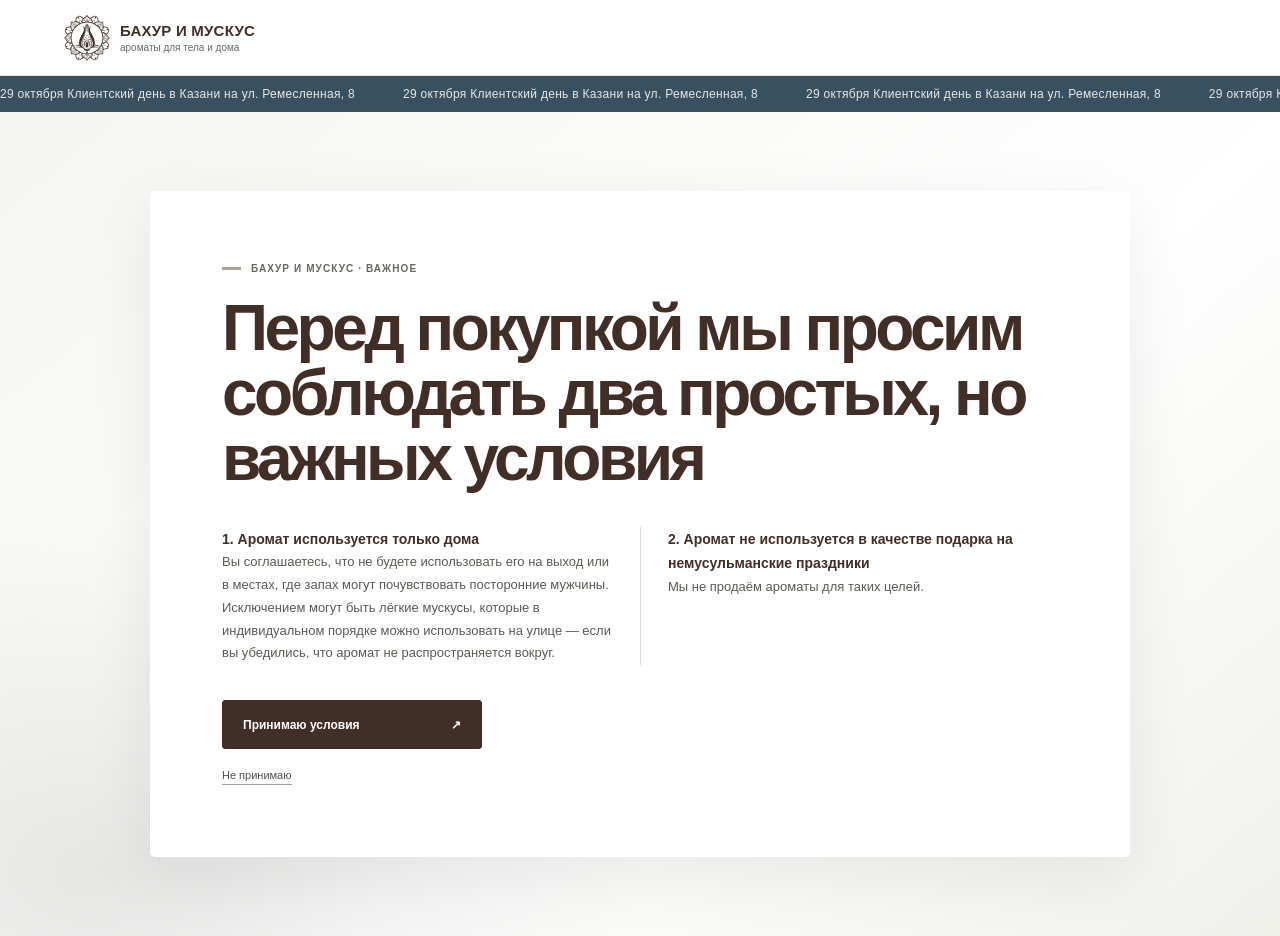
==== index.html @ be25f47a "Add files via upload" ====
<!doctype html>
<html lang="ru">
  <head>
    <meta charset="utf-8">
    <meta name="viewport" content="width=device-width, initial-scale=1">
    <meta name="theme-color" content="#E6E7E5">
    <meta name="description" content="Подберите свой аромат тахара с Bahur.">
    <title>Бахур и мускус — подбор аромата</title>
    <link rel="icon" type="image/svg+xml" href="logo.svg">
    <link rel="stylesheet" href="styles.css">
    <script src="mcatalog/musk-data.js" defer></script>
    <script src="app.js" defer></script>
  </head>
  <body data-step="consent">
    <header class="site-header">
      <a class="brand" href="#" aria-label="Бахур и мускус — на главную">
        <img class="brand-logo" src="logo.svg" alt="">
        <span class="brand-name">бахур и мускус<span>ароматы для тела и дома</span></span>
      </a>

      <div class="header-actions">
        <button class="cart-button" id="cart-open" type="button" aria-label="Открыть корзину">
          <span>Корзина</span>
          <span class="cart-count" id="cart-count">0</span>
        </button>
      </div>
    </header>
    <div class="announcement-bar" role="status" aria-label="29 октября клиентский день в Казани, улица Ремесленная, 8">
      <div class="announcement-track" aria-hidden="true"><span>29 октября Клиентский день в Казани на ул. Ремесленная, 8</span></div>
    </div>

    <main class="journey" id="journey">
      <section class="consent-screen flow-screen" id="consent-screen" aria-labelledby="consent-title">
        <div class="consent-panel">
          <p class="eyebrow"><span class="eyebrow-line"></span> бахур и мускус · важное</p>
          <h1 id="consent-title">Перед покупкой мы просим соблюдать два простых, но важных условия</h1>
          <div class="consent-copy">
            <p><strong>1. Аромат используется только дома</strong><br>Вы соглашаетесь, что не будете использовать его на выход или в местах, где запах могут почувствовать посторонние мужчины. Исключением могут быть лёгкие мускусы, которые в индивидуальном порядке можно использовать на улице — если вы убедились, что аромат не распространяется вокруг.</p>
            <p><strong>2. Аромат не используется в качестве подарка на немусульманские праздники</strong><br>Мы не продаём ароматы для таких целей.</p>
          </div>
          <button class="primary-button consent-accept" id="accept-consent" type="button">Принимаю условия <span>↗</span></button>
          <button class="consent-decline" id="decline-consent" type="button">Не принимаю</button>
        </div>
      </section>

      <section class="declined-screen flow-screen is-hidden" id="declined-screen" aria-live="polite">
        <div class="declined-copy"><p>Пока мы не можем открыть для тебя мир ароматов. Ты можешь вернуться и принять условия в любое время</p><button class="primary-button" id="retry-consent" type="button">Посмотреть условия ещё раз <span>↗</span></button></div>
      </section>

      <section class="welcome-screen flow-screen is-hidden" id="welcome-screen" aria-labelledby="welcome-title">
        <div class="welcome-copy">
          <p class="eyebrow"><span class="eyebrow-line"></span> шаг 01 · знакомство</p>
          <h1 id="welcome-title">Для кого ищем аромат?</h1>
          <p class="welcome-text">Ответь на пару вопросов — и мы подберём тебе мускус.</p>
          <div class="gender-options" aria-label="Выберите пол">
            <button class="gender-card" type="button" data-gender="Женский"><span class="gender-title">Женский</span><span class="gender-arrow">↗</span></button>
            <button class="gender-card" type="button" data-gender="Мужской"><span class="gender-title">Мужской</span><span class="gender-arrow">↗</span></button>
          </div>
          <p class="privacy-note">Выбор можно изменить в любой момент</p>
        </div>
      </section>

      <section class="quiz-screen flow-screen is-hidden" id="quiz-screen" aria-labelledby="quiz-title">
        <div class="quiz-heading">
          <div>
            <p class="eyebrow"><span class="eyebrow-line"></span> шаг 02 · твои предпочтения</p>
            <h2 id="quiz-title">Какие ароматы<br>тебе близки?</h2>
          </div>
          <button class="change-gender" id="change-gender" type="button">← Назад</button>
        </div>
        <div class="quiz-controls">
          <p>Выбери три семейства <span id="selection-count">Выбрано 0 из 3</span></p>
          <label class="toggle-control">
            <span class="toggle-copy"><strong>Для новичков</strong><small>Только мягкие и понятные ароматы</small></span>
            <input type="checkbox" id="beginner-toggle">
            <span class="toggle-ui" aria-hidden="true"></span>
          </label>
        </div>
        <div class="scent-wheel" id="scent-wheel" aria-label="Выберите три направления ароматов">
          <button class="scent-choice scent-clean" data-scent="Ароматы чистоты" type="button"><span>Ароматы<br>чистоты</span><i>01</i></button>
          <button class="scent-choice scent-sweet" data-scent="Сладкие" type="button"><span>Сладкие</span><i>02</i></button>
          <button class="scent-choice scent-floral" data-scent="Цветочные" type="button"><span>Цветочные</span><i>03</i></button>
          <button class="scent-choice scent-fruity" data-scent="Фруктовые" type="button"><span>Фруктовые</span><i>04</i></button>
          <div class="wheel-center"><span class="center-flower">✳</span><span>выбери<br>своё</span></div>
          <button class="scent-choice scent-citrus" data-scent="Цитрусовые" type="button"><span>Цитрусовые</span><i>05</i></button>
          <button class="scent-choice scent-green" data-scent="Свежие зелёные" type="button"><span>Свежие<br>зелёные</span><i>06</i></button>
          <button class="scent-choice scent-woody" data-scent="Древесные" type="button"><span>Древесные</span><i>07</i></button>
          <button class="scent-choice scent-oriental" data-scent="Восточные" type="button"><span>Восточные</span><i>08</i></button>
        </div>
        <div class="quiz-bottom">
          <p>Не думай долго — выбирай то, что откликается.</p>
          <button class="primary-button" id="show-results" type="button" disabled>Показать мою подборку <span>↗</span></button>
        </div>
      </section>

      <section class="results-section flow-screen is-hidden" id="results" aria-labelledby="results-title">
        <div class="section-heading">
          <div>
            <p class="eyebrow"><span class="eyebrow-line"></span> создано для тебя</p>
            <h2 id="results-title">Твоя подборка</h2>
          </div>
          <button class="text-button" id="edit-preferences" type="button">Изменить предпочтения ↗</button>
        </div>
        <p class="results-description" id="results-description"></p>
        <div class="product-grid" id="recommendations"></div>
        <div class="empty-state is-hidden" id="empty-state">
          <span>✳</span>
          <h3>Пока не нашли точное совпадение</h3>
          <p>Попробуй изменить предпочтения или посмотри все ароматы в каталоге.</p>
          <a class="primary-button" href="catalog/index.html">Перейти в каталог <span>↗</span></a>
        </div>
      </section>
    </main>

    <dialog class="site-modal info-modal" id="about-modal">
      <section class="about-section" id="about">
        <span class="about-star">✳</span>
        <p class="eyebrow">о наших ароматах</p>
        <h2>Близко к коже.<br><em>Близко к тебе.</em></h2>
        <p>Мускус тахара — это личный ароматный ритуал. Несколько капель на коже, и день становится чуточку твоим. Найди своё звучание среди нашей коллекции.</p>
      </section>
      <button class="modal-close" type="button" aria-label="Закрыть окно">×</button>
    </dialog>

    <dialog class="site-modal contacts-modal" id="contacts-modal" aria-label="Контакты">
      <button class="modal-close" type="button" aria-label="Закрыть окно">×</button>
      <div class="contacts-content">
        <h2>Контакты</h2>
        <a href="https://t.me/bahur_kazan_help" target="_blank" rel="noreferrer">Написать нам ↗</a>
        <a href="https://t.me/bahur_kazan" target="_blank" rel="noreferrer">Телеграм-канал ↗</a>
        <a href="https://vk.ru/bahur_kazan" target="_blank" rel="noreferrer">ВКонтакте ↗</a>
        <a href="https://www.instagram.com/bahur.musk/" target="_blank" rel="noreferrer">Instagram* ↗</a>
        <p class="contacts-legal">* Meta Platforms Inc. признана экстремистской организацией, её деятельность запрещена на территории РФ.</p>
        <p class="contacts-legal contacts-copyright">© 2026 bahurmusk.ru<br>Сайт носит информационный характер и не является публичной офертой.</p>
      </div>
    </dialog>

    <nav class="bottom-nav" aria-label="Нижняя навигация">
      <button type="button" id="home-nav" aria-label="На главную">
        <svg class="nav-icon nav-home" viewBox="0 0 24 24" aria-hidden="true"><path d="m3.5 10.5 8.5-7 8.5 7v10h-6v-6h-5v6h-6z" fill="none" stroke="currentColor" stroke-linecap="round" stroke-linejoin="round" stroke-width="1.7"/></svg>
        <span>На главную</span>
      </button>
      <a href="faq/index.html" aria-label="Справочник"><span class="nav-icon nav-faq" aria-hidden="true">?</span><span>Справочник</span></a>
      <a href="catalog/index.html" aria-label="Каталог"><span class="nav-icon nav-grid" aria-hidden="true"><i></i><i></i><i></i><i></i></span><span>Каталог</span></a>
      <a href="offers/index.html" aria-label="Акции"><svg class="nav-icon nav-gift" viewBox="0 0 24 24" aria-hidden="true"><path d="M3 10h18v11H3zM2 6h20v4H2zM12 6v15M12 6H7.8a2.3 2.3 0 1 1 2.1-3.2C11.2 4.4 12 6 12 6Zm0 0h4.2a2.3 2.3 0 1 0-2.1-3.2C12.8 4.4 12 6 12 6Z" fill="none" stroke="currentColor" stroke-width="1.5" stroke-linecap="round" stroke-linejoin="round"/></svg><span>Акции</span></a>
      <button type="button" data-modal-open="contacts-modal" aria-label="Контакты"><span class="nav-icon nav-message" aria-hidden="true">···</span><span>Контакты</span></button>
    </nav>

    <div class="drawer-backdrop" id="drawer-backdrop"></div>
    <aside class="cart-drawer" id="cart-drawer" aria-label="Корзина" aria-hidden="true">
      <div class="drawer-heading">
        <div><p class="eyebrow">твой выбор</p><h2>Корзина <span id="drawer-count">0</span></h2></div>
        <button class="close-drawer" id="cart-close" type="button" aria-label="Закрыть корзину">×</button>
      </div>
      <div class="cart-items" id="cart-items"></div>
      <div class="cart-summary" id="cart-summary">
        <div><span>Итого</span><strong id="cart-total">0 ₽</strong></div>
        <a class="primary-button checkout-button" href="https://t.me/bahur_kazan_help" target="_blank" rel="noreferrer">Оформить заказ <span>↗</span></a>
        <p class="checkout-note">Для оформления заказа сделайте скрин корзины, нажмите <strong>Оформить заказ</strong> и пришлите нам в Telegram</p>
      </div>
    </aside>

    <template id="product-template">
      <article class="product-card">
        <div class="product-image-wrap">
          <img class="product-image" alt="" loading="lazy">
          <div class="product-stickers is-hidden" aria-label="Плашки товара"></div>
        </div>
        <div class="product-content">
          <div class="product-topline"><span class="product-gender"></span></div>
          <h3 class="product-name"></h3>
          <p class="product-description"></p>
          <div class="product-buy">
            <label class="size-select-label">Объём
              <select class="size-select" aria-label="Выберите объём"></select>
            </label>
            <button class="add-to-cart" type="button" aria-label="Добавить в корзину">+</button>
          </div>
          <p class="product-price"></p>
        </div>
      </article>
    </template>

    <div class="toast" id="toast" role="status" aria-live="polite"></div>
  </body>
</html>
---- styles.css ----
@font-face {
  font-family: "Bahur Trajan";
  src: url("shrift/Trajan.ttf") format("truetype");
  font-display: swap;
}
@font-face {
  font-family: "Bahur Alistair";
  src: url("shrift/Alistair.otf") format("opentype");
  font-display: swap;
}
@font-face {
  font-family: "Bahur Inter";
  src: url("shrift/Inter.otf") format("opentype");
  font-display: swap;
}

:root {
  color-scheme: light;
  --paper: #f5f5f2;
  --ink: #412E27;
  --cream: #f5f5f2;
  --pale: #fff;
  --muted: #686861;
  --line: rgba(23, 23, 21, .16);
  --serif: "Bahur Inter", Arial, sans-serif;
  --accent: "Bahur Alistair", Georgia, serif;
  --sans: "Bahur Inter", Arial, sans-serif;
  --signal: #ACA495;
}

* { box-sizing: border-box; }
html { scroll-behavior: smooth; scroll-padding-top: 90px; }
body { margin: 0; background: var(--paper); color: var(--ink); font-family: var(--sans); }
button, select { font: inherit; color: inherit; }
button, a { -webkit-tap-highlight-color: transparent; }
a { color: inherit; text-decoration: none; }
button { cursor: pointer; }
.is-hidden { display: none !important; }

.site-header {
  height: 82px; padding: 0 6.4%; display: flex; align-items: center; justify-content: space-between;
  position: sticky; top: 0; z-index: 20; border-bottom: 1px solid rgba(65,46,39,.16);
  background: rgba(172,164,149,.96); backdrop-filter: blur(12px);
}
.brand { display: inline-flex; align-items: center; gap: 11px; }
.brand-logo { width: 46px; height: 46px; display: block; object-fit: contain; }
.brand-mark { font: italic 42px/.8 var(--serif); letter-spacing: -5px; }
.brand-name { display: flex; flex-direction: column; font: 500 19px/1 var(--serif); letter-spacing: .12em; text-transform: uppercase; }
.brand-name > span { margin-top: 5px; font: 8px/1 var(--accent); letter-spacing: .04em; text-transform: lowercase; }
.desktop-nav { display: flex; gap: 42px; margin-left: 8%; }
.desktop-nav a, .desktop-nav button { font-size: 12px; transition: opacity .2s; }
.desktop-nav button { padding: 0; border: 0; background: none; text-align: left; }
.desktop-nav a:hover, .desktop-nav button:hover { opacity: .55; }
.header-actions { display: flex; align-items: center; gap: 16px; }
.cart-button { border: 0; background: none; display: flex; align-items: center; gap: 11px; font-size: 12px; }
.cart-count { width: 25px; height: 25px; border: 1px solid var(--ink); border-radius: 50%; display: grid; place-items: center; font-size: 11px; }
.announcement-bar { height: 36px; overflow: hidden; display: flex; align-items: center; background: #395060; color: #E6E7E5; }
.announcement-track { width: max-content; display: flex; flex: 0 0 auto; animation: announcement-scroll 28s linear infinite; }
.announcement-track span { flex: 0 0 auto; padding-right: 48px; font: 500 12px/1 var(--sans); letter-spacing: .025em; white-space: nowrap; }
.announcement-bar:hover .announcement-track { animation-play-state: paused; }
@keyframes announcement-scroll {
  from { transform: translateX(0); }
  to { transform: translateX(-50%); }
}
.welcome-screen {
  min-height: calc(100svh - 82px);
  padding: 60px 8%;
  display: grid;
  place-items: center;
  position: relative;
  isolation: isolate;
  background: #62564c url("back.jpg") center 47%/cover no-repeat;
}
.welcome-screen::before { content: ""; position: absolute; inset: 0; z-index: -1; background: rgba(25,20,17,.42); }
.welcome-copy { width: min(100%, 660px); max-width: none; text-align: center; color: #f5f2ed; }
.eyebrow { margin: 0 0 22px; display: flex; align-items: center; gap: 10px; font-size: 9px; font-weight: 600; letter-spacing: .18em; text-transform: uppercase; }
.eyebrow-line { width: 25px; height: 1px; background: currentColor; display: inline-block; }
h1, h2, h3, p { margin-top: 0; }
h1, h2, h3 { text-transform: uppercase; }
h1, h2 { font: 400 clamp(42px, 5.5vw, 76px)/1.2 var(--serif); letter-spacing: .015em; }
h1 em, h2 em { font-weight: 400; }
.welcome-text { max-width: 470px; margin: 20px auto 35px; color: inherit; font-size: 15px; line-height: 1.8; }
.gender-options { width: min(100%, 440px); margin: 0 auto; display: grid; grid-template-columns: 1fr 1fr; gap: 14px; }
.gender-card { min-height: 76px; text-align: center; padding: 16px 18px; border: 1px solid rgba(245,242,237,.8); background: rgba(230,231,229,.13); color: #f5f2ed; position: relative; transition: background .25s, color .25s, transform .25s; }
.gender-card:hover { background: var(--cream); color: var(--ink); transform: translateY(-3px); }
.gender-title { display: block; margin: 0; font: 20px var(--accent); text-transform: lowercase; }
.privacy-note { margin: 18px 0 0; font: 17px var(--accent); text-transform: lowercase; opacity: .88; }

.quiz-screen { padding: 66px 8% 70px; background: #b9b1a3; }
.quiz-heading, .section-heading { display: flex; align-items: end; justify-content: space-between; gap: 24px; }
.quiz-heading h2, .section-heading h2 { font-size: clamp(40px, 5vw, 65px); margin: 0; }
.change-gender, .text-button { padding: 0 0 7px; border: 0; border-bottom: 1px solid var(--ink); background: none; font-size: 11px; }
.quiz-controls { display: flex; align-items: center; justify-content: space-between; margin: 32px 0 22px; }
.quiz-controls > p { margin: 0; font-size: 12px; }
#selection-count { margin-left: 14px; font-size: 10px; opacity: .65; }
.toggle-control { display: flex; align-items: center; gap: 16px; cursor: pointer; }
.toggle-copy { display: flex; flex-direction: column; gap: 4px; }
.toggle-copy strong { font-size: 11px; font-weight: 500; }
.toggle-copy small { font-size: 9px; opacity: .68; }
.toggle-control input { position: absolute; opacity: 0; width: 1px; height: 1px; }
.toggle-ui { width: 42px; height: 23px; padding: 3px; background: rgba(65,46,39,.25); border: 1px solid rgba(65,46,39,.45); border-radius: 20px; transition: background .2s; }
.toggle-ui::after { content: ""; display: block; width: 15px; height: 15px; background: var(--pale); border-radius: 50%; transition: transform .2s; }
.toggle-control input:checked + .toggle-ui { background: var(--ink); }
.toggle-control input:checked + .toggle-ui::after { transform: translateX(18px); }
.toggle-control input:focus-visible + .toggle-ui { outline: 2px solid var(--ink); outline-offset: 3px; }

.scent-wheel { width: min(100%, 920px); margin: 0 auto; display: grid; grid-template-columns: repeat(3, 1fr); grid-template-rows: repeat(3, clamp(115px, 16vw, 190px)); gap: 10px; grid-template-areas: "clean sweet floral" "fruity center citrus" "green woody oriental"; }
.scent-choice { border: 0; padding: 18px; color: #f6f1e8; position: relative; overflow: hidden; isolation: isolate; text-align: left; display: flex; align-items: end; transition: transform .25s, outline .2s; }
.scent-choice::before { content: ""; position: absolute; inset: 0; z-index: -2; background-position: center; background-size: cover; transition: transform .5s; }
.scent-choice::after { content: ""; position: absolute; inset: 0; z-index: -1; background: linear-gradient(180deg, rgba(29,25,20,.05) 5%, rgba(29,25,20,.67) 100%); }
.scent-choice:hover::before { transform: scale(1.06); }
.scent-choice:hover { transform: translateY(-3px); }
.scent-choice[aria-pressed="true"] { outline: 3px solid var(--ink); outline-offset: -5px; }
.scent-choice[aria-pressed="true"]::after { background: linear-gradient(180deg, rgba(29,25,20,.15), rgba(29,25,20,.77)); }
.scent-choice span { font: 22px/1.12 var(--serif); }
.scent-choice i { position: absolute; top: 14px; right: 15px; font: normal 9px var(--sans); letter-spacing: .1em; }
.scent-clean { grid-area: clean; } .scent-sweet { grid-area: sweet; } .scent-floral { grid-area: floral; }
.scent-fruity { grid-area: fruity; } .scent-citrus { grid-area: citrus; } .scent-green { grid-area: green; }
.scent-woody { grid-area: woody; } .scent-oriental { grid-area: oriental; }
.scent-clean::before { background-image: url("background/clean.jpg"); }
.scent-sweet::before { background-image: url("background/swite.jpg"); }
.scent-floral::before { background-image: url("background/flower.jpg"); }
.scent-fruity::before { background-image: url("background/fruit.jpg"); }
.scent-citrus::before { background-image: url("background/citrus.jpg"); }
.scent-green::before { background-image: url("background/nature.jpg"); }
.scent-woody::before { background-image: url("background/tree.jpg"); }
.scent-oriental::before { background-image: url("background/vostok.jpg"); }
.wheel-center { grid-area: center; align-self: center; justify-self: center; width: 123px; aspect-ratio: 1; display: flex; flex-direction: column; align-items: center; justify-content: center; border: 1px solid rgba(65,46,39,.4); border-radius: 50%; text-align: center; font: 17px/1.2 var(--serif); }
.center-flower { font-size: 27px; margin-bottom: 6px; }
.quiz-bottom { width: min(100%, 920px); margin: 24px auto 0; display: flex; align-items: center; justify-content: space-between; gap: 20px; }
.quiz-bottom p { margin: 0; font-size: 11px; }
.primary-button { display: inline-flex; align-items: center; justify-content: space-between; gap: 26px; padding: 15px 19px; border: 1px solid var(--ink); background: var(--ink); color: var(--pale); font-size: 11px; transition: background .2s, color .2s; }
.primary-button:hover:not(:disabled) { background: transparent; color: var(--ink); }
.primary-button:disabled { opacity: .42; cursor: not-allowed; }

.results-section, .catalog-section { padding: 90px 8%; }
.results-section { background: var(--pale); }
.results-section .section-heading, .catalog-section .section-heading { margin-bottom: 14px; }
.results-description { margin: 0 0 28px; font-size: 11px; color: var(--muted); }
.catalog-section { background: var(--paper); }
.catalog-count { font: 14px var(--serif); opacity: .7; }
.product-grid { display: grid; grid-template-columns: repeat(3, minmax(0, 1fr)); gap: 23px; }
.product-card { background: #e7e1d6; min-width: 0; }
.product-image-wrap { height: clamp(225px, 31vw, 385px); position: relative; overflow: hidden; background: #c5bcaf; }
.product-image { width: 100%; height: 100%; object-fit: cover; display: block; mix-blend-mode: multiply; transition: transform .55s; }
.product-card:hover .product-image { transform: scale(1.035); }
.product-content { padding: 18px 18px 17px; }
.product-topline { min-height: 16px; display: flex; align-items: center; justify-content: space-between; gap: 7px; }
.product-gender { font-size: 9px; text-transform: uppercase; letter-spacing: .1em; opacity: .67; }
.beginner-badge { padding: 4px 6px; background: rgba(65,46,39,.1); font-size: 8px; text-transform: uppercase; letter-spacing: .05em; }
.product-name { margin: 7px 0 8px; font: 25px var(--serif); }
.product-description { height: 69px; margin: 0 0 11px; overflow: hidden; color: #6a5e54; font-size: 10px; line-height: 1.65; }
.product-tags { display: flex; flex-wrap: wrap; gap: 5px; min-height: 25px; }
.product-tag { padding: 5px 7px; border: 1px solid rgba(65,46,39,.24); font-size: 8px; }
.product-buy { display: flex; align-items: end; gap: 10px; margin-top: 15px; }
.size-select-label { flex: 1; font-size: 8px; opacity: .65; text-transform: uppercase; letter-spacing: .07em; }
.size-select { display: block; width: 100%; margin-top: 5px; padding: 8px 9px; border: 1px solid rgba(65,46,39,.35); background: transparent; font-size: 11px; opacity: 1; }
.add-to-cart { width: 36px; height: 36px; border: 1px solid var(--ink); background: transparent; font-size: 20px; transition: background .2s, color .2s; }
.add-to-cart:hover { background: var(--ink); color: var(--pale); }
.product-price { margin: 9px 0 0; font-size: 12px; font-weight: 600; }
.empty-state { padding: 55px 15px; text-align: center; }
.empty-state > span { font-size: 35px; }
.empty-state h3 { margin: 13px 0 8px; font: 27px var(--serif); }
.empty-state p { font-size: 12px; }

.about-section { padding: 95px 20px 100px; background: #8d8274; text-align: center; }
.about-star { display: block; margin-bottom: 25px; font-size: 36px; }
.about-section .eyebrow { justify-content: center; }
.about-section h2 { margin-bottom: 22px; font-size: clamp(44px, 6vw, 70px); }
.about-section > p:last-child { width: min(100%, 430px); margin: 0 auto; font-size: 12px; line-height: 1.8; }
.site-footer { padding: 53px 8% 35px; display: grid; grid-template-columns: 1fr 1fr auto; gap: 30px; align-items: start; background: #75685b; color: var(--pale); }
.footer-brand > p { margin: 20px 0 0; font-size: 10px; opacity: .7; }
.site-footer .brand-name { color: var(--pale); }
.site-footer .brand-mark { color: var(--pale); }
.footer-links { display: flex; flex-direction: column; align-items: start; gap: 10px; }
.footer-links h3 { margin: 0 0 5px; font: 22px var(--serif); }
.footer-links a { font-size: 10px; }
.footer-links small { max-width: 290px; margin-top: 4px; opacity: .67; font-size: 8px; line-height: 1.5; }
.footer-copyright { padding-top: 5px; font-size: 8px; letter-spacing: .15em; }

.drawer-backdrop { position: fixed; inset: 0; z-index: 29; background: rgba(34,27,24,.36); opacity: 0; visibility: hidden; transition: opacity .25s, visibility .25s; }
.cart-drawer { width: min(440px, 100%); height: 100dvh; padding: 28px; position: fixed; z-index: 30; top: 0; right: 0; display: flex; flex-direction: column; background: var(--pale); transform: translateX(100%); transition: transform .28s ease; }
.cart-open .drawer-backdrop { opacity: 1; visibility: visible; }
.cart-open .cart-drawer { transform: translateX(0); }
.drawer-heading { display: flex; align-items: start; justify-content: space-between; border-bottom: 1px solid var(--line); padding-bottom: 18px; }
.drawer-heading .eyebrow { margin-bottom: 8px; }
.drawer-heading h2 { margin: 0; font-size: 37px; }
.drawer-heading h2 span { font: 13px var(--sans); vertical-align: middle; }
.close-drawer { width: 36px; height: 36px; border: 1px solid var(--line); border-radius: 50%; background: none; font-size: 24px; }
.cart-items { flex: 1; overflow-y: auto; padding: 10px 0; }
.cart-line { display: grid; grid-template-columns: 66px 1fr auto; gap: 12px; padding: 14px 0; border-bottom: 1px solid var(--line); }
.cart-line img { width: 66px; height: 76px; object-fit: cover; mix-blend-mode: multiply; }
.cart-line h3 { margin: 3px 0 5px; font: 19px var(--serif); }
.cart-line p { margin: 0; font-size: 10px; opacity: .7; }
.cart-line strong { font-size: 11px; }
.cart-line { grid-template-columns: 66px minmax(0, 1fr) auto; grid-template-areas: "image details price" "image quantity quantity"; align-items: center; }
.cart-line img { grid-area: image; }
.cart-line > div:nth-child(2) { grid-area: details; }
.cart-line > strong { grid-area: price; }
.cart-quantity { grid-area: quantity; width: fit-content; display: inline-flex; align-items: center; border: 1px solid #d9d9d3; border-radius: 3px; }
.cart-quantity button { width: 30px; height: 28px; border: 0; background: transparent; font-size: 17px; }
.cart-quantity button:hover { background: var(--signal); }
.cart-quantity span { min-width: 26px; text-align: center; font-size: 11px; font-weight: 600; }
.cart-empty { margin: auto 0; text-align: center; font: 24px var(--serif); }
.cart-summary { padding-top: 17px; border-top: 1px solid var(--line); }
.cart-summary > div { display: flex; justify-content: space-between; font-size: 13px; margin-bottom: 15px; }
.checkout-button { width: 100%; }
.cart-summary > p { margin: 10px 0 0; font-size: 9px; text-align: center; opacity: .67; }
.toast { position: fixed; z-index: 40; bottom: 25px; left: 50%; transform: translate(-50%, 15px); padding: 12px 18px; background: var(--ink); color: var(--pale); font-size: 11px; opacity: 0; pointer-events: none; transition: opacity .2s, transform .2s; }
.toast.visible { opacity: 1; transform: translate(-50%, 0); }

.site-modal {
  width: min(1080px, calc(100% - 32px));
  max-width: none;
  max-height: calc(100dvh - 32px);
  padding: 0;
  overflow: auto;
  border: 0;
  background: transparent;
  color: var(--ink);
}
.site-modal::backdrop { background: rgba(34,27,24,.62); backdrop-filter: blur(3px); }
.modal-close {
  position: sticky;
  top: 14px;
  z-index: 5;
  float: right;
  width: 38px;
  height: 38px;
  margin: 14px 14px -52px 0;
  border: 1px solid rgba(65,46,39,.45);
  border-radius: 50%;
  background: rgba(230,231,229,.9);
  font-size: 24px;
}
.site-modal .quiz-screen, .site-modal .results-section { padding-top: 64px; }
.site-modal .about-section { min-height: 420px; display: flex; flex-direction: column; align-items: center; justify-content: center; }
.site-modal .site-footer { min-height: 330px; align-items: center; }
.catalog-title { margin: 0; font: 400 clamp(42px, 5.5vw, 76px)/1.06 var(--serif); letter-spacing: -.04em; }

/* Main journey */
.journey { min-height: calc(100svh - 82px); background: var(--cream); }
.flow-screen { min-height: calc(100svh - 82px); animation: reveal .42s ease both; }
@keyframes reveal { from { opacity: 0; transform: translateY(8px); } to { opacity: 1; transform: translateY(0); } }
.consent-screen { display: grid; place-items: center; padding: 50px 7% 90px; background: radial-gradient(ellipse at 80% 18%, rgba(184,164,141,.22), transparent 40%), var(--cream); }
.consent-panel { width: min(100%, 770px); padding: clamp(25px, 5vw, 58px); background: rgba(247,247,244,.68); border: 1px solid rgba(65,46,39,.12); box-shadow: 0 24px 80px rgba(65,46,39,.08); }
.consent-panel .eyebrow { color: var(--muted); }
.consent-panel h1 { max-width: 650px; margin: 0 0 26px; font-size: clamp(34px, 5vw, 58px); line-height: 1.15; }
.consent-copy { display: grid; gap: 18px; max-width: 640px; margin-bottom: 29px; }
.consent-copy p { margin: 0; color: #65574f; font: 13px/1.8 var(--sans); }
.consent-copy strong { color: var(--ink); font-weight: 600; }
.consent-accept { min-width: 250px; }
.consent-decline { display: block; margin-top: 18px; padding: 0 0 3px; border: 0; border-bottom: 1px solid rgba(65,46,39,.5); background: none; font-size: 11px; }
.declined-screen { position: relative; display: grid; place-items: center; padding: 40px 8%; overflow: hidden; background: #11100f; color: var(--cream); }
.declined-screen::before { content: ""; position: absolute; inset: 0; background: #f5e7c3; opacity: 0; animation: tv-shutdown 1.1s ease-in forwards; }
@keyframes tv-shutdown { 0% { opacity: 0; transform: scaleY(1); } 45% { opacity: .85; transform: scaleY(.012); box-shadow: 0 0 35px 12px #fff0bf; } 74% { opacity: .95; transform: scaleY(.004); box-shadow: 0 0 18px 6px #fff0bf; } 100% { opacity: 0; transform: scaleY(0); } }
.declined-copy { width: min(100%, 430px); position: relative; z-index: 1; text-align: center; opacity: 0; animation: copy-in .45s ease 1.05s forwards; }
@keyframes copy-in { to { opacity: 1; } }
.declined-copy p { margin: 20px 0 25px; font: 22px/1.55 var(--serif); }
.declined-copy .primary-button { color: var(--cream); border-color: rgba(230,231,229,.65); background: transparent; }
.welcome-screen { min-height: calc(100svh - 82px); background: #d2d0c9 url("back.jpg") center 45%/cover no-repeat; }
.welcome-screen::before { background: rgba(30,24,20,.48); }
.welcome-copy .eyebrow { justify-content: center; }
.welcome-copy h1 { margin-bottom: 0; }
.gender-options { gap: 12px; }
.gender-card { min-height: 82px; display: flex; align-items: center; justify-content: center; }
.gender-arrow { position: absolute; right: 15px; top: 50%; transform: translateY(-50%); font-size: 14px; opacity: .72; }
.quiz-screen { min-height: calc(100svh - 82px); padding-top: clamp(36px, 5vw, 68px); padding-bottom: 90px; background: var(--cream); }
.quiz-heading h2 { text-transform: none; }
.scent-wheel { max-width: 830px; grid-template-rows: repeat(3, clamp(112px, 15vw, 170px)); gap: 12px; }
.scent-choice { align-items: center; justify-content: center; padding: 16px; border-radius: 50%; box-shadow: 0 10px 28px rgba(39,29,23,.1); }
.scent-choice::after { background: rgba(34,26,22,.38); transition: background .25s; }
.scent-choice span { text-align: center; font-size: clamp(15px, 1.8vw, 22px); }
.scent-choice[aria-pressed="true"] { outline: 2px solid var(--cream); outline-offset: -7px; box-shadow: 0 0 0 2px var(--ink), 0 14px 34px rgba(39,29,23,.2); transform: scale(1.035); }
.scent-choice[aria-pressed="true"]::after { background: rgba(34,26,22,.58); }
.wheel-center { background: rgba(230,231,229,.82); box-shadow: 0 8px 30px rgba(39,29,23,.07); }
.quiz-bottom { margin-top: 30px; }
.results-section { min-height: calc(100svh - 82px); padding-bottom: 100px; background: var(--cream); }
.results-section .section-heading h2 { text-transform: none; }
.product-card { box-shadow: 0 12px 35px rgba(65,46,39,.07); }
.product-description { display: -webkit-box; -webkit-line-clamp: 4; -webkit-box-orient: vertical; height: auto; max-height: 69px; }
.empty-state .primary-button { margin: 16px auto 0; width: fit-content; }
.bottom-nav {
  position: fixed;
  z-index: 22;
  left: 0;
  right: 0;
  bottom: 0;
  display: grid;
  grid-template-columns: repeat(4, minmax(0, 1fr));
  padding: 8px 8px calc(8px + env(safe-area-inset-bottom));
  border-top: 1px solid rgba(65,46,39,.13);
  background: rgba(246,247,244,.94);
  backdrop-filter: blur(18px);
}
.bottom-nav a, .bottom-nav button {
  min-height: 48px;
  display: flex;
  flex-direction: column;
  align-items: center;
  justify-content: center;
  gap: 3px;
  border: 0;
  background: none;
  color: var(--ink);
  font: 500 10px/1.2 var(--sans);
  text-align: center;
}
.nav-icon { height: 20px; display: grid; place-items: center; font-size: 20px; line-height: 1; }
.nav-home { width: 20px; fill: none; }
.nav-grid { width: 18px; grid-template-columns: repeat(2, 6px); grid-template-rows: repeat(2, 6px); gap: 2px; }
.nav-grid i { width: 6px; height: 6px; border: 1.3px solid currentColor; border-radius: 1px; }
.nav-spark { font-size: 18px; }
.nav-gift { width: 20px; height: 20px; }
.nav-message { width: 19px; height: 14px; margin-bottom: 3px; border: 1.4px solid currentColor; border-radius: 5px; font-size: 11px; letter-spacing: 1px; line-height: 8px; position: relative; }
.nav-message::after { content: ""; position: absolute; left: 3px; bottom: -4px; width: 5px; height: 5px; border-left: 1.3px solid currentColor; transform: skewY(-35deg); background: var(--cream); }
body:not([data-step="consent"]) { padding-bottom: calc(64px + env(safe-area-inset-bottom)); }
body[data-step="consent"] .desktop-nav, body[data-step="consent"] .header-actions,
body[data-step="consent"] .bottom-nav { display: none !important; }
body[data-step="declined"] .desktop-nav, body[data-step="declined"] .header-actions { display: none !important; }

@media (min-width: 1300px) {
  .welcome-screen { padding-left: max(13%, calc((100% - 1120px) / 2)); padding-right: max(12%, calc((100% - 1120px) / 2)); }
}
@media (max-width: 850px) {
  .site-header { padding: 0 5%; }
  .desktop-nav { gap: 20px; margin-left: 0; }
  .welcome-screen { min-height: calc(100svh - 82px); padding: 54px 7%; }
  .quiz-screen, .results-section, .catalog-section { padding-left: 6%; padding-right: 6%; }
  .product-grid { grid-template-columns: repeat(2, minmax(0, 1fr)); gap: 15px; }
  .product-image-wrap { height: clamp(240px, 48vw, 390px); }
}
@media (max-width: 600px) {
  html { scroll-padding-top: 67px;     }

  body[data-step="declined"] > .site-header,
  body[data-step="declined"] > .announcement-bar,
  body[data-step="declined"] > .bottom-nav,
  body[data-step="declined"] > .drawer-backdrop,
  body[data-step="declined"] > .cart-drawer,
  body[data-step="declined"] > .site-modal,
  body[data-step="declined"] > #toast { display: none !important; }

  .announcement-bar { background: #395060; color: #E6E7E5; }
  .announcement-bar { position: sticky; top: 76px; z-index: 19; }
  .brand-logo { width: 46px; height: 46px; }
  .quiz-heading h2 em { font-style: normal; }
  .offers-main {
    width: min(100% - 40px, 1120px);
    min-height: calc(100svh - 176px);
    margin: 0 auto;
    padding: clamp(42px, 7vw, 90px) 0 80px;
  }
  .offers-heading { margin-bottom: 34px; }
  .offers-heading .eyebrow { margin-bottom: 15px; }
  .offers-heading h1 { margin: 0 0 10px; font-size: clamp(44px, 7vw, 80px); }
  .offers-heading > p:last-child { color: var(--muted); font-size: 14px; }
  .offers-list { display: grid; gap: 16px; }
  .offer-card {
    position: relative;
    padding: clamp(22px, 4vw, 38px);
    border: 1px solid #e2e2dc;
    border-radius: 4px;
    background: #fff;
  }
  .offer-date { display: block; margin-bottom: 12px; color: #395060; font-size: 12px; font-weight: 700; }
  .offer-card h2 { margin: 0 0 14px; font-size: clamp(24px, 3.5vw, 34px); }
  .offer-description-area { position: relative; }
  .offer-description {
    margin: 0;
    padding-right: 96px;
    color: #55554f;
    font-size: 14px;
    line-height: 1.75;
    white-space: pre-line;
  }
  .offer-card:not(.is-expanded) .offer-description {
    display: -webkit-box;
    overflow: hidden;
    -webkit-box-orient: vertical;
    -webkit-line-clamp: 2;
  }
  .offer-toggle {
    position: absolute;
    right: 0;
    bottom: 0;
    padding: 0 0 2px;
    border: 0;
    border-bottom: 1px solid #395060;
    background: #fff;
    color: #395060;
    font-size: 12px;
    font-weight: 700;
  }
  .offer-card.is-expanded .offer-description { padding-right: 0; }
  .offer-card.is-expanded .offer-toggle { position: static; display: inline-block; margin-top: 14px; }

  @media (max-width: 600px) {
    .announcement-bar { top: 66px; }
    .announcement-bar { height: 32px; }
    .announcement-track span { font-size: 11px; }
    .brand-logo { width: 38px; height: 38px; }
    .offers-main { width: calc(100% - 28px); padding-top: 38px; }
    .offers-heading { margin-bottom: 25px; }
    .offer-card { padding: 22px 17px; }
    .offer-description { font-size: 13px; padding-right: 90px; }
  }
  .site-header { height: 66px; padding: 0 5%; }
  .brand-mark { font-size: 36px; }
  .brand-name { font-size: 16px; }
  .brand-name span { font-size: 7px; }
  .desktop-nav { display: none; }
  .header-actions { gap: 7px; }
  .cart-button { gap: 7px; font-size: 10px; }
  .cart-count { width: 22px; height: 22px; font-size: 9px; }
  .journey { min-height: calc(100svh - 66px); padding-bottom: calc(68px + env(safe-area-inset-bottom)); }
  .flow-screen { min-height: calc(100svh - 134px - env(safe-area-inset-bottom)); }
  .welcome-screen { min-height: calc(100svh - 134px - env(safe-area-inset-bottom)); padding: 40px 7%; display: grid; }
  .welcome-copy { max-width: 480px; }
  .eyebrow { margin-bottom: 16px; font-size: 8px; }
  h1 { font-size: clamp(44px, 13vw, 62px); }
  .welcome-copy h1 { font-size: clamp(38px, 10vw, 53px); }
  .welcome-text { margin: 18px auto 26px; font-size: 13px; }
  .gender-card { min-height: 70px; padding: 14px; }
  .gender-title { font-size: 18px; }
  .privacy-note { font-size: 15px; }
  .quiz-screen { min-height: calc(100svh - 134px - env(safe-area-inset-bottom)); padding: 39px 5% 24px; }
  .quiz-heading { align-items: start; }
  .quiz-heading h2, .section-heading h2 { font-size: 42px; }
  .change-gender { align-self: end; font-size: 9px; white-space: nowrap; }
  .quiz-controls { align-items: start; gap: 15px; margin: 27px 0 18px; }
  .quiz-controls > p { font-size: 10px; line-height: 1.6; }
  #selection-count { display: block; margin: 2px 0 0; }
  .toggle-control { gap: 8px; }
  .toggle-copy strong { font-size: 9px; white-space: nowrap; }
  .toggle-copy small { max-width: 126px; font-size: 7px; line-height: 1.4; }
  .toggle-ui { flex: 0 0 38px; width: 38px; height: 21px; }
  .toggle-ui::after { width: 13px; height: 13px; }
  .toggle-control input:checked + .toggle-ui::after { transform: translateX(16px); }
  .scent-wheel { width: min(100%, 420px); grid-template-rows: repeat(3, clamp(88px, 27vw, 116px)); gap: 5px; }
  .scent-choice { padding: 8px; }
  .scent-choice span { font-size: clamp(12px, 4vw, 17px); }
  .scent-choice i { top: 8px; right: 8px; font-size: 7px; }
  .wheel-center { width: 84px; font-size: 13px; }
  .center-flower { font-size: 20px; margin-bottom: 3px; }
  .quiz-bottom { align-items: stretch; flex-direction: column; margin-top: 16px; }
  .quiz-bottom p { font-size: 9px; }
  .quiz-bottom .primary-button { justify-content: space-between; }
  .results-section, .catalog-section { padding: 44px 5% 90px; }
  .results-section { min-height: calc(100svh - 134px - env(safe-area-inset-bottom)); }
  .section-heading { align-items: end; }
  .section-heading .eyebrow { margin-bottom: 13px; }
  .section-heading h2 { font-size: 38px; }
  .text-button { max-width: 130px; text-align: right; font-size: 9px; }
  .results-description { line-height: 1.7; }
  .product-grid { gap: 10px; }
  .product-image-wrap { height: clamp(170px, 55vw, 280px); }
  .product-content { padding: 12px 10px 12px; }
  .product-name { font-size: 20px; margin-top: 6px; }
  .product-description { height: 60px; font-size: 9px; }
  .product-gender { font-size: 7px; }
  .beginner-badge { padding: 3px 4px; font-size: 6px; }
  .product-tag { font-size: 7px; padding: 4px 5px; }
  .size-select { font-size: 9px; padding: 7px 5px; }
  .add-to-cart { flex: 0 0 32px; width: 32px; height: 32px; }
  .product-price { font-size: 10px; }
  .catalog-count { font-size: 11px; }
  .about-section { padding: 68px 7%; }
  .about-section h2 { font-size: 48px; }
  .site-footer { grid-template-columns: 1fr; gap: 29px; padding: 39px 7% 25px; }
  .footer-copyright { grid-row: 3; }
  .cart-drawer { padding: 22px 19px; }
  .site-modal { width: calc(100% - 16px); max-height: calc(100dvh - 16px); }
  .site-modal .quiz-screen, .site-modal .results-section { padding-top: 52px; }
  .site-modal .about-section { min-height: 390px; }
  .site-modal .site-footer { padding-top: 64px; }
  .consent-screen { min-height: calc(100svh - 134px - env(safe-area-inset-bottom)); padding: 28px 5% 30px; }
  .consent-panel { padding: 25px 21px; }
  .consent-panel .eyebrow { margin-bottom: 14px; }
  .consent-panel h1 { margin-bottom: 18px; font-size: clamp(30px, 9vw, 42px); }
  .consent-copy { gap: 12px; margin-bottom: 20px; }
  .consent-copy p { font-size: 11px; line-height: 1.6; }
  .consent-accept { width: 100%; justify-content: space-between; }
  .consent-decline { margin-top: 14px; }
  .declined-screen { min-height: calc(100svh - 134px - env(safe-area-inset-bottom)); }
  .declined-copy p { font-size: 19px; }
}

/* Shared page header and responsive offers layout. */
.site-header {
  height: 76px;
  padding-inline: clamp(16px, 5vw, 76px);
  background: #fff;
}
.brand-name { white-space: nowrap; }
.brand-name > span { white-space: nowrap; }
.announcement-track { will-change: transform; }
.announcement-track span { padding-right: 48px; }
.offers-main {
  width: min(1120px, calc(100% - 48px));
  min-height: calc(100svh - 176px);
  margin: 0 auto;
  padding: clamp(42px, 7vw, 90px) 0 80px;
}
.offers-heading { margin-bottom: clamp(26px, 4vw, 42px); }
.offers-heading .eyebrow { margin-bottom: 15px; }
.offers-heading h1 {
  max-width: 900px;
  margin: 0;
  font-size: clamp(38px, 6vw, 72px);
  line-height: 1.08;
}
.offers-list {
  display: grid;
  grid-template-columns: repeat(auto-fit, minmax(min(100%, 420px), 1fr));
  align-items: stretch;
  gap: 18px;
}
.offer-card {
  min-width: 0;
  display: flex;
  flex-direction: column;
  align-items: flex-start;
  padding: clamp(22px, 3vw, 32px);
  border: 1px solid #e2e2dc;
  border-radius: 6px;
  background: #fff;
  box-shadow: 0 8px 24px rgba(38, 34, 29, .035);
}
.offer-date {
  display: block;
  margin-bottom: 14px;
  color: #395060;
  font-size: 11px;
  font-weight: 700;
  line-height: 1.5;
}
.offer-card h2 {
  margin: 0 0 14px;
  font-size: clamp(21px, 2.4vw, 28px);
  line-height: 1.2;
  overflow-wrap: anywhere;
}
.offer-description-area { width: 100%; position: relative; }
.offer-description {
  margin: 0;
  color: #55554f;
  font-size: 14px;
  line-height: 1.7;
  white-space: pre-line;
  overflow-wrap: anywhere;
}
.offer-card:not(.is-expanded) .offer-description {
  display: -webkit-box;
  overflow: hidden;
  -webkit-box-orient: vertical;
  -webkit-line-clamp: 3;
}
.offer-toggle {
  position: static;
  display: inline-flex;
  align-items: center;
  justify-content: center;
  min-height: 42px;
  margin-top: auto;
  padding: 10px 0 0;
  border: 0;
  background: transparent;
  color: #395060;
  font-size: 12px;
  font-weight: 700;
  text-decoration: underline;
  text-underline-offset: 4px;
}
.offer-card:not(.is-expanded) .offer-toggle:not(.is-hidden) { margin-top: 10px; }
.offer-card.is-expanded .offer-toggle { position: static; margin-top: 10px; }

@media (prefers-reduced-motion: reduce) {
  *, *::before, *::after { scroll-behavior: auto !important; transition-duration: .01ms !important; }
}

@media (max-width: 600px) {
  .site-header { height: 66px; padding-inline: 16px; }
  .brand { gap: 8px; }
  .brand-logo { width: 38px; height: 38px; }
  .brand-name { font-size: 12px; }
  .brand-name > span { font-size: 7px; }
  .offers-main { width: calc(100% - 28px); padding: 38px 0 48px; }
  .offers-heading h1 { font-size: clamp(36px, 10vw, 52px); }
  .offers-list { grid-template-columns: minmax(0, 1fr); gap: 14px; }
  .offer-card { padding: 22px 18px; }
  .offer-card h2 { font-size: clamp(21px, 7vw, 27px); }
  .offer-description { font-size: 13px; }
}

/* A bright, clean beauty-retail direction for Bahur. */
body { background: var(--paper); color: var(--ink); }
.site-header {
  height: 76px;
  padding-inline: clamp(20px, 5vw, 76px);
  background: #fff;
  border-bottom: 1px solid #e6e6e2;
  backdrop-filter: none;
}
.brand { gap: 10px; }
.brand-mark {
  width: 39px;
  height: 39px;
  display: grid;
  place-items: center;
  border-radius: 50%;
  background: var(--signal);
  font: 700 22px/1 var(--sans);
  letter-spacing: -2px;
}
.brand-name { font: 700 15px/1 var(--sans); letter-spacing: .015em; }
.brand-name > span {
  margin-top: 5px;
  font: 10px/1 var(--sans);
  letter-spacing: 0;
  color: var(--muted);
}
.desktop-nav { gap: clamp(20px, 3vw, 42px); }
.desktop-nav a, .desktop-nav button {
  font-size: 12px;
  font-weight: 600;
}
.header-actions { gap: 13px; }
.cart-button {
  min-height: 42px;
  padding: 0 5px 0 14px;
  border: 1px solid var(--ink);
  border-radius: 24px;
  font-size: 12px;
  font-weight: 600;
}
.cart-count {
  width: 27px;
  height: 27px;
  border: 0;
  background: var(--signal);
  font-weight: 700;
}
h1, h2, h3 { font-family: var(--sans); font-weight: 700; text-transform: none; letter-spacing: -.045em; }
h1, h2 { line-height: 1.04; }
.eyebrow {
  color: #5d5d56;
  font-size: 10px;
  letter-spacing: .11em;
}
.eyebrow-line { width: 19px; height: 3px; background: var(--signal); }
.primary-button {
  min-height: 49px;
  padding: 14px 20px;
  border: 1px solid var(--ink);
  border-radius: 3px;
  background: var(--ink);
  color: white;
  font-size: 12px;
  font-weight: 600;
}
.primary-button:hover:not(:disabled) { border-color: var(--signal); background: var(--signal); color: var(--ink); }

.journey { background: var(--paper); }
.consent-screen {
  min-height: calc(100svh - 76px);
  padding: clamp(28px, 5vw, 72px);
  background:
    radial-gradient(ellipse at 8% 92%, #E6E7E5, transparent 33%),
    linear-gradient(140deg, #f5f5f2 0%, #fff 58%, #f0f0eb 100%);
}
.consent-panel {
  width: min(100%, 980px);
  padding: clamp(27px, 6vw, 72px);
  border: 0;
  border-radius: 5px;
  background: #fff;
  box-shadow: 0 18px 65px rgba(23,23,21,.08);
}
.consent-panel .eyebrow { color: var(--muted); }
.consent-panel h1 {
  max-width: 830px;
  margin-bottom: 35px;
  font-size: clamp(36px, 5.4vw, 64px);
  line-height: 1.02;
  letter-spacing: -.055em;
}
.consent-copy {
  max-width: none;
  grid-template-columns: 1fr 1fr;
  gap: 0;
  margin-bottom: 35px;
}
.consent-copy p {
  padding: 0 27px;
  color: #5b5b55;
  font-size: 13px;
  line-height: 1.75;
}
.consent-copy p:first-child { padding-left: 0; }
.consent-copy p + p { border-left: 1px solid #deded8; }
.consent-copy strong { color: var(--ink); font-size: 14px; }
.consent-accept { min-width: 260px; }
.consent-decline {
  margin-top: 20px;
  border-bottom: 1px solid #a2a29b;
  color: #50504a;
}
.declined-screen { background: var(--ink); color: #fff; }
.declined-copy p { font: 600 22px/1.5 var(--sans); }
.declined-copy .primary-button { border-color: var(--signal); background: var(--signal); color: var(--ink); }
.welcome-screen {
  min-height: calc(100svh - 76px);
  padding: 55px 7%;
  background-position: center 45%;
}
.welcome-screen::before { background: rgba(18,18,17,.36); }
.welcome-copy { width: min(100%, 740px); }
.welcome-copy .eyebrow { color: #fff; }
.welcome-copy h1 {
  margin-bottom: 20px;
  font-size: clamp(44px, 7vw, 86px);
  line-height: 1;
  letter-spacing: -.06em;
}
.welcome-text {
  max-width: 500px;
  margin: 0 auto 31px;
  font-size: 15px;
}
.gender-options { width: min(100%, 470px); gap: 10px; }
.gender-card {
  min-height: 74px;
  border: 1px solid rgba(255,255,255,.9);
  border-radius: 3px;
  background: rgba(255,255,255,.12);
  backdrop-filter: blur(5px);
}
.gender-card:hover { border-color: var(--signal); background: var(--signal); }
.gender-title { font: 600 14px var(--sans); text-transform: none; }
.privacy-note { margin-top: 20px; font: 12px var(--sans); opacity: .9; }

.quiz-screen, .results-section, .catalog-section { background: var(--paper); }
.quiz-screen { padding: clamp(36px, 5vw, 66px) clamp(20px, 7vw, 100px) 70px; }
.quiz-heading h2, .section-heading h2 { font-size: clamp(36px, 5vw, 60px); letter-spacing: -.055em; }
.change-gender, .text-button { border-color: var(--ink); font-weight: 600; }
.toggle-ui { border-color: var(--ink); background: #d8d8d2; }
.toggle-ui::after { background: white; }
.toggle-control input:checked + .toggle-ui { background: var(--signal); }
.scent-wheel {
  max-width: 1080px;
  grid-template-columns: repeat(4, minmax(0, 1fr));
  grid-template-rows: repeat(2, clamp(125px, 19vw, 215px));
  grid-template-areas: none;
  gap: 12px;
}
.wheel-center { display: none; }
.scent-choice {
  min-width: 0;
  grid-area: auto;
  align-items: end;
  justify-content: start;
  padding: 17px;
  border: 1px solid rgba(0,0,0,.08);
  border-radius: 3px;
  box-shadow: none;
}
.scent-choice::after { background: linear-gradient(180deg, rgba(0,0,0,.04), rgba(0,0,0,.55)); }
.scent-choice span {
  max-width: 100%;
  text-align: left;
  font: 600 clamp(15px, 1.8vw, 20px)/1.15 var(--sans);
  letter-spacing: -.025em;
}
.scent-choice i { top: 12px; right: 12px; font-size: 9px; }
.scent-choice[aria-pressed="true"] {
  outline: 3px solid var(--signal);
  outline-offset: -3px;
  box-shadow: inset 0 0 0 1px #fff;
  transform: none;
}
.scent-choice[aria-pressed="true"]::after { background: linear-gradient(180deg, rgba(0,0,0,.08), rgba(0,0,0,.66)); }
.quiz-bottom { max-width: 1080px; margin-top: 24px; }
.quiz-bottom p { color: var(--muted); font-size: 12px; }
.results-section, .catalog-section { padding: clamp(42px, 6vw, 82px) clamp(20px, 6vw, 88px); }
.results-section .section-heading, .catalog-section .section-heading { margin-bottom: 20px; }
.catalog-title { font: 700 clamp(40px, 5.4vw, 66px)/1.04 var(--sans); letter-spacing: -.055em; }
.catalog-count { padding: 8px 12px; border-radius: 20px; background: var(--signal); font: 600 11px var(--sans); opacity: 1; }
.results-description { color: var(--muted); font-size: 12px; }
.product-grid { grid-template-columns: repeat(4, minmax(0, 1fr)); gap: 16px; }
.product-card {
  overflow: hidden;
  border: 1px solid #e9e9e4;
  border-radius: 4px;
  background: #fff;
  box-shadow: none;
  transition: transform .2s, box-shadow .2s;
}
.product-card:hover { transform: translateY(-3px); box-shadow: 0 12px 28px rgba(23,23,21,.08); }
.product-image-wrap { height: clamp(200px, 24vw, 310px); background: #f4f4f1; }
.product-sticker {
  position: absolute;
  z-index: 2;
  top: 12px;
  left: 12px;
  display: grid;
  min-width: 42px;
  min-height: 30px;
  max-width: 96px;
  padding: 6px 9px;
  place-items: center;
  background: #b94d71;
  color: #fff;
  font: 700 9px/1.1 var(--sans);
  letter-spacing: .045em;
  text-align: center;
  text-transform: uppercase;
}
.product-sticker-hit { background: #e6e7e5; color: #b94d71; }
.product-sticker-exclusive { background: #412e27; color: #f5f5f2; }
.product-sticker-few { background: #aca495; color: #412e27; }
.product-image { mix-blend-mode: multiply; transition: transform .35s; }
.product-content { padding: 15px; }
.product-topline { min-height: 18px; }
.product-gender { font-size: 9px; font-weight: 600; letter-spacing: .07em; }
.beginner-badge { border-radius: 2px; background: #B94D71; color: #E6E7E5; font-weight: 600; }
.product-name { margin: 8px 0; font-size: 20px; letter-spacing: -.04em; }
.product-description { color: #686861; font-size: 11px; line-height: 1.6; }
.product-buy { gap: 8px; margin-top: 14px; }
.size-select-label { color: var(--muted); }
.size-select { border-color: #dbdbd5; border-radius: 2px; background: #fff; color: var(--ink); }
.add-to-cart { width: 38px; height: 38px; border: 1px solid var(--ink); border-radius: 3px; background: var(--ink); color: white; font-size: 21px; }
.add-to-cart:hover { border-color: var(--signal); background: var(--signal); color: var(--ink); }
.product-price { font-size: 13px; font-weight: 700; }
.empty-state { padding: 65px 15px; }
.empty-state h3 { margin: 13px 0 8px; font-size: 27px; }
.about-section { background: var(--signal); color: var(--ink); }
.about-section h2 { font-size: clamp(40px, 6vw, 66px); letter-spacing: -.055em; }
.site-footer { background: #412E27; color: white; }
.site-footer .brand-name, .site-footer .brand-mark { color: white; }
.footer-links h3 { font: 700 21px var(--sans); }
.footer-links a { font-size: 11px; }
.drawer-backdrop { background: rgba(15,15,14,.5); }
.cart-drawer { background: #fff; }
.drawer-heading h2 { font-size: 32px; }
.close-drawer { border-color: #d9d9d3; border-radius: 3px; }
.cart-line { border-color: #e7e7e1; }
.cart-line img { background: #f4f4f1; mix-blend-mode: multiply; }
.cart-line h3 { font: 600 16px var(--sans); }
.cart-line strong { font-size: 12px; }
.cart-summary { border-color: #ddd; }
.toast { border-radius: 3px; background: var(--ink); }
.site-modal::backdrop { background: rgba(18,18,17,.54); backdrop-filter: blur(4px); }
.modal-close { border: 0; border-radius: 50%; background: var(--signal); }
.site-modal .about-section { min-height: 420px; }
.site-modal .site-footer { min-height: 330px; }
.consent-screen, .declined-screen { animation-duration: .28s; }

@media (max-width: 850px) {
  .product-grid { grid-template-columns: repeat(2, minmax(0, 1fr)); }
  .scent-wheel { grid-template-rows: repeat(2, clamp(125px, 27vw, 195px)); gap: 9px; }
  .consent-copy { gap: 15px; }
  .consent-copy p { padding-inline: 16px; }
}
@media (max-width: 600px) {
  .site-header { height: 66px; background: #fff; }
  .brand-mark { width: 34px; height: 34px; font-size: 19px; }
  .brand-name { font-size: 13px; }
  .brand-name > span { font-size: 8px; }
  .cart-button { min-height: 36px; padding-left: 10px; }
  .cart-count { width: 24px; height: 24px; }
  .journey { min-height: calc(100svh - 66px); }
  .flow-screen { min-height: calc(100svh - 66px); }
  .consent-screen { padding: 24px 16px; }
  .consent-panel { padding: 25px 21px; border-radius: 4px; }
  .consent-panel h1 { margin-bottom: 22px; font-size: clamp(30px, 9vw, 43px); }
  .consent-copy { grid-template-columns: 1fr; gap: 15px; margin-bottom: 25px; }
  .consent-copy p, .consent-copy p:first-child { padding: 0; font-size: 12px; }
  .consent-copy p + p { padding-top: 15px; border-top: 1px solid #deded8; border-left: 0; }
  .consent-accept { min-width: 0; width: 100%; justify-content: space-between; }
  .welcome-screen { min-height: calc(100svh - 66px); padding: 32px 6%; background-position: center; }
  .welcome-screen::before { background: rgba(18,18,17,.44); }
  .welcome-copy h1 { font-size: clamp(38px, 11vw, 54px); }
  .welcome-text { font-size: 13px; }
  .gender-options { gap: 8px; }
  .gender-card { min-height: 66px; padding: 12px 8px; }
  .gender-title { font-size: 13px; }
  .privacy-note { font-size: 11px; }
  .quiz-screen { padding: 34px 16px 26px; }
  .quiz-heading h2, .section-heading h2 { font-size: 36px; }
  .scent-wheel { grid-template-columns: repeat(2, minmax(0, 1fr)); grid-template-rows: repeat(4, clamp(112px, 39vw, 175px)); gap: 8px; }
  .scent-choice { padding: 12px; }
  .scent-choice span { font-size: 15px; }
  .quiz-controls { gap: 10px; }
  .toggle-control { gap: 8px; }
  .quiz-bottom { align-items: stretch; }
  .quiz-bottom .primary-button { justify-content: space-between; }
  .results-section, .catalog-section { padding: 38px 14px; }
  .product-grid { gap: 9px; }
  .product-image-wrap { height: clamp(165px, 53vw, 255px); }
  .product-content { padding: 11px 9px; }
  .product-name { font-size: 17px; }
  .product-description { font-size: 10px; }
  .product-price { font-size: 11px; }
  .size-select { padding: 7px 4px; font-size: 9px; }
  .add-to-cart { flex-basis: 34px; width: 34px; height: 34px; }
  .catalog-title { font-size: 37px; }
  .catalog-count { padding: 7px 9px; font-size: 9px; }
  .about-section { padding: 58px 7%; }
  .about-section h2 { font-size: 42px; }
  .site-footer { padding: 64px 7% 25px; }
  .site-modal { width: calc(100% - 12px); max-height: calc(100dvh - 12px); }
  .site-modal .quiz-screen, .site-modal .results-section { padding-top: 53px; }
  .site-modal .about-section { min-height: 390px; }
}

.contacts-modal {
  position: relative;
  width: min(646px, calc(100% - 28px));
  overflow: auto;
  background: transparent;
}
.contacts-content {
  min-height: 452px;
  padding: 48px;
  background: #412e27;
  color: #fff;
}
.contacts-content h2 {
  margin: 0 0 28px;
  font: 600 44px/1.15 var(--sans);
  letter-spacing: -.04em;
  text-transform: none;
}
.contacts-content a {
  display: block;
  width: fit-content;
  max-width: 100%;
  margin-bottom: 17px;
  color: #fff;
  font-size: 23px;
  font-weight: 500;
  line-height: 1.35;
  text-decoration: none;
  overflow-wrap: anywhere;
}
.contacts-content .contacts-legal {
  margin: 27px 0 0;
  color: #bcb3af;
  font-size: 15px;
  font-weight: 600;
  line-height: 1.55;
}
.contacts-content .contacts-copyright {
  margin-top: 7px;
  padding-top: 0;
  border-top: 0;
}

.product-card { display: flex; flex-direction: column; height: 100%; }
.product-image-wrap { flex: 0 0 auto; }
.product-content { display: flex; flex: 1; flex-direction: column; }
.product-description {
  height: auto;
  max-height: none;
  overflow: visible;
  display: block;
  -webkit-line-clamp: unset;
}
.product-buy { margin-top: auto; }
.product-price { flex: 0 0 auto; }
.contacts-modal .modal-close {
  position: absolute;
  top: 14px;
  right: 14px;
  float: none;
  width: 34px;
  height: 34px;
  margin: 0;
  border: 0;
  background: transparent;
  color: #fff;
  font-size: 27px;
}

.announcement-bar {
  position: sticky;
  top: 76px;
  z-index: 19;
}

.bottom-nav { grid-template-columns: repeat(5, minmax(0, 1fr)); }
.faq-page[data-step="consent"] .bottom-nav { display: grid !important; }
.faq-page[data-step="consent"] .header-actions { display: flex !important; }
.faq-main {
  width: min(100% - 48px, 1000px);
  min-height: calc(100svh - 176px);
  margin: 0 auto;
  padding: clamp(42px, 7vw, 84px) 0 90px;
}
.faq-heading { max-width: 780px; margin-bottom: 30px; }
.faq-heading h1 {
  margin: 0 0 14px;
  font-size: clamp(38px, 6vw, 68px);
  line-height: 1.08;
}
.faq-heading > p:last-child {
  max-width: 620px;
  margin: 0;
  color: #5b5b55;
  font-size: 15px;
  line-height: 1.7;
}
.faq-section-nav {
  display: flex;
  flex-wrap: wrap;
  gap: 10px;
  margin-bottom: 52px;
}
.faq-section-nav a {
  padding: 10px 14px;
  border: 1px solid rgba(65,46,39,.24);
  border-radius: 999px;
  color: var(--ink);
  font-size: 12px;
  text-decoration: none;
}
.faq-section-nav a:hover { border-color: var(--ink); background: #E6E7E5; }
.faq-section { margin-bottom: 48px; scroll-margin-top: 132px; }
.faq-section h2 {
  margin: 0 0 17px;
  font: 600 clamp(23px, 3vw, 30px)/1.2 var(--sans);
  letter-spacing: -.035em;
  text-transform: none;
}
.faq-subsection-title {
  margin: 34px 0 10px;
  color: #395060;
  font: 600 clamp(18px, 2.5vw, 22px)/1.35 var(--sans);
  letter-spacing: -.02em;
  text-transform: none;
}
.faq-subsection-title:first-of-type { margin-top: 28px; }
.faq-item {
  border-top: 1px solid rgba(65,46,39,.2);
  background: transparent;
}
.faq-item:last-child { border-bottom: 1px solid rgba(65,46,39,.2); }
.faq-item summary {
  position: relative;
  padding: 19px 42px 19px 0;
  color: var(--ink);
  cursor: pointer;
  font-size: 15px;
  font-weight: 600;
  line-height: 1.5;
  list-style: none;
}
.faq-item summary::-webkit-details-marker { display: none; }
.faq-item summary::before {
  content: "";
  position: absolute;
  top: calc(50% - 5px);
  right: 8px;
  display: block;
  width: 8px;
  height: 8px;
  border-right: 1.5px solid currentColor;
  border-bottom: 1.5px solid currentColor;
  transform: rotate(45deg);
  transform-origin: center;
  transition: transform .28s ease;
}
.faq-item summary::after { content: none; }
.faq-item[open] summary::before { transform: rotate(225deg); }
.faq-item summary:focus-visible, .faq-section-nav a:focus-visible {
  outline: 2px solid #395060;
  outline-offset: 4px;
}
.faq-answer {
  max-width: 850px;
  padding: 0 40px 20px 0;
  color: #55554f;
  font-size: 14px;
  line-height: 1.75;
  overflow-wrap: anywhere;
}
.faq-answer p { margin: 0 0 16px; white-space: pre-line; }
.faq-answer p:last-child { margin-bottom: 0; }
.faq-answer ul, .faq-answer ol { margin: 0 0 14px; padding-left: 23px; }
.faq-answer li { padding-left: 3px; }
.faq-answer-label {
  margin: 18px 0 9px;
  color: var(--ink);
  font-size: 14px;
  font-weight: 700;
}
.faq-warning {
  margin: 17px 0;
  padding: 14px 16px;
  border-left: 3px solid #B94D71;
  background: rgba(185,77,113,.09);
  color: var(--ink);
  font-size: 14px;
  line-height: 1.7;
}
.faq-warning strong {
  display: block;
  margin-bottom: 4px;
  color: #9c3558;
  font-size: 12px;
  letter-spacing: .06em;
  text-transform: uppercase;
}
.faq-warning p { margin: 0; }
.faq-help {
  margin-top: 64px;
  padding: clamp(24px, 5vw, 48px);
  background: #412E27;
  color: #E6E7E5;
}
.faq-help .eyebrow { margin-bottom: 14px; }
.faq-help h2 {
  max-width: 660px;
  margin: 0 0 12px;
  font-size: clamp(25px, 4vw, 38px);
  line-height: 1.2;
  text-transform: none;
}
.faq-help p:not(.eyebrow) { margin: 0 0 18px; line-height: 1.65; }
.faq-help a {
  display: block;
  width: fit-content;
  max-width: 100%;
  margin-bottom: 17px;
  color: #fff;
  font-size: 23px;
  font-weight: 500;
  line-height: 1.35;
  text-decoration: none;
  overflow-wrap: anywhere;
}

@media (max-width: 600px) {
  .bottom-nav a, .bottom-nav button { padding-inline: 1px; font-size: 9px; }
  .announcement-bar { top: 66px; }
  .contacts-content { min-height: 0; padding: 36px 26px 30px; }
  .contacts-content h2 { margin-bottom: 24px; font-size: 36px; }
  .contacts-content a { margin-bottom: 15px; font-size: 19px; }
  .faq-main { width: calc(100% - 30px); padding: 36px 0 80px; }
  .faq-heading h1 { font-size: clamp(34px, 10vw, 48px); }
  .faq-heading > p:last-child { font-size: 13px; }
  .faq-section-nav { gap: 7px; margin-bottom: 38px; }
  .faq-section-nav a { padding: 8px 11px; font-size: 11px; }
  .faq-section { margin-bottom: 36px; scroll-margin-top: 112px; }
  .faq-subsection-title { margin-top: 27px; font-size: 18px; }
  .faq-item summary { padding: 16px 32px 16px 0; font-size: 14px; }
  .faq-answer { padding-right: 4px; font-size: 13px; }
  .faq-warning { padding: 12px 13px; font-size: 13px; }
  .faq-help { margin-top: 46px; }
  .faq-help a { font-size: 19px; }
  .contacts-content .contacts-legal { margin-top: 24px; font-size: 12px; }
}

.catalog-filters {
  display: grid;
  grid-template-columns: minmax(220px, 1.6fr) repeat(2, minmax(150px, 1fr)) auto;
  align-items: end;
  gap: 12px;
  margin: 0 0 24px;
}
.catalog-filters label {
  display: flex;
  min-width: 0;
  flex-direction: column;
  gap: 7px;
  color: var(--muted);
  font-size: 10px;
  font-weight: 600;
}
.catalog-filters input,
.catalog-filters select {
  width: 100%;
  min-width: 0;
  height: 42px;
  padding: 0 12px;
  border: 1px solid #dbdbd5;
  border-radius: 3px;
  background: #fff;
  color: var(--ink);
  font-size: 12px;
}
.catalog-filter-reset {
  min-height: 42px;
  padding: 0 14px;
  border: 1px solid #dbdbd5;
  border-radius: 3px;
  background: transparent;
  font-size: 11px;
}
.catalog-filter-reset:hover { background: #fff; }
.catalog-empty {
  padding: 36px 12px;
  color: var(--muted);
  font-size: 14px;
  text-align: center;
}
.product-gender {
  flex: 0 1 auto;
  white-space: nowrap;
  font-size: clamp(7px, .65vw, 9px);
  letter-spacing: .02em;
}
.product-stickers {
  position: absolute;
  z-index: 2;
  top: 12px;
  left: 12px;
  display: flex;
  flex-direction: column;
  align-items: flex-start;
  gap: 5px;
}
.product-stickers-multiple { flex-direction: row; }
.product-sticker {
  position: static;
  display: grid;
}
.cart-summary > p.checkout-note {
  margin: 12px 0 0;
  padding: 11px 12px;
  border-left: 3px solid var(--signal);
  background: #f4f1ec;
  color: var(--ink);
  font-size: 12px;
  font-weight: 500;
  line-height: 1.55;
  text-align: left;
  opacity: 1;
}
.checkout-note strong { font-weight: 700; }
@media (max-width: 700px) {
  .catalog-filters {
    grid-template-columns: repeat(2, minmax(0, 1fr));
    gap: 10px;
  }
  .catalog-search-label,
  .catalog-filter-reset { grid-column: 1 / -1; }
}

body[data-step="declined"] {
  overflow: hidden;
  padding-bottom: 0;
}
body[data-step="declined"] .declined-screen {
  position: fixed;
  z-index: 1000;
  inset: 0;
  width: 100%;
  height: 100vh;
  height: 100dvh;
  min-height: 100vh;
  min-height: 100dvh;
  padding: max(24px, env(safe-area-inset-top)) max(8%, env(safe-area-inset-right)) max(24px, env(safe-area-inset-bottom)) max(8%, env(safe-area-inset-left));
  animation: none;
}
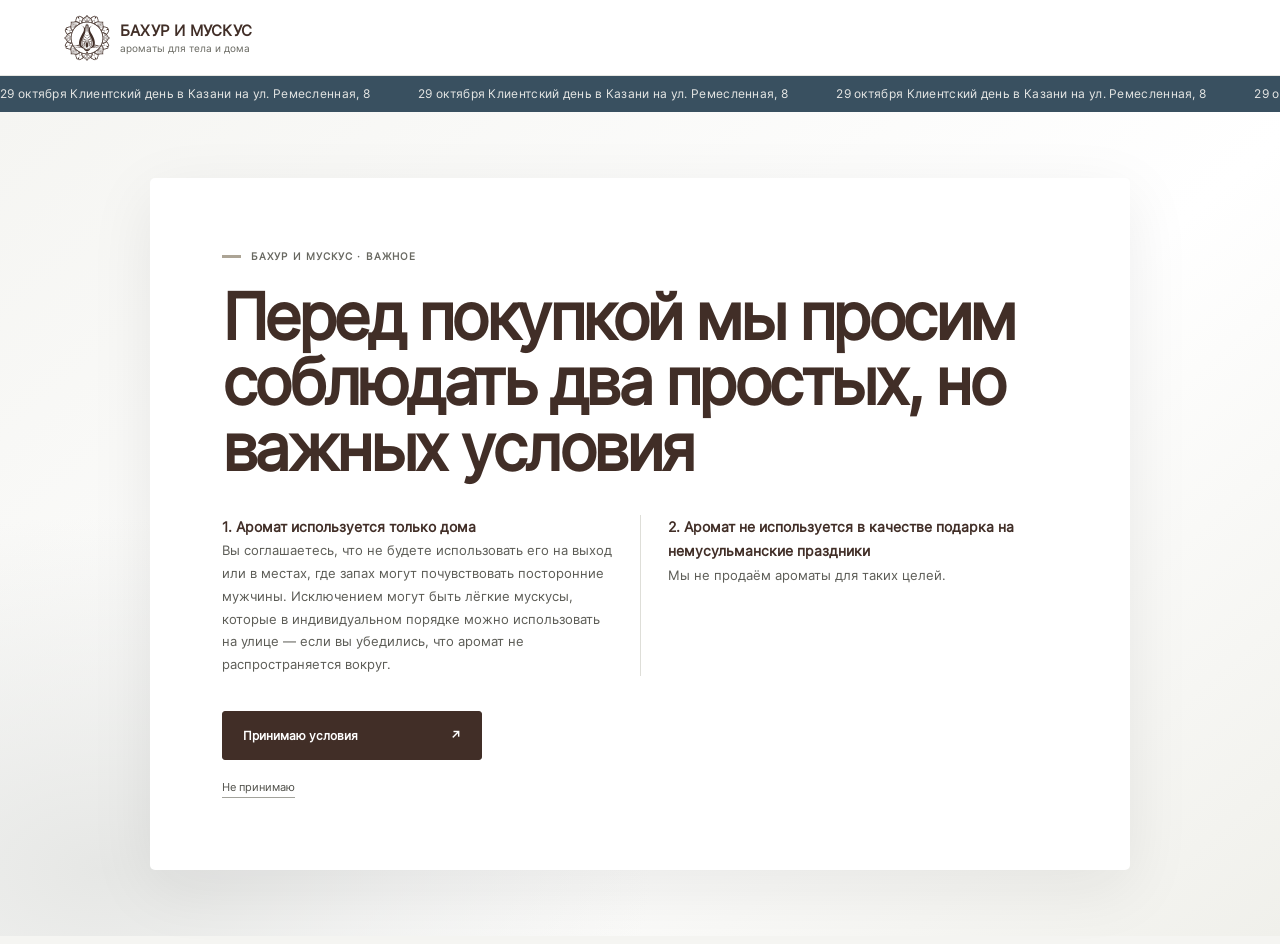
==== commit 6b55169a: "Update meta description" ====
--- a/index.html
+++ b/index.html
@@ -4,7 +4,7 @@
     <meta charset="utf-8">
     <meta name="viewport" content="width=device-width, initial-scale=1">
     <meta name="theme-color" content="#E6E7E5">
-    <meta name="description" content="Подберите свой аромат тахара с Bahur.">
+    <meta name="description" content="Подберите свой мускус тахара из Дубая по любимым нотам на сайте «Бахур и мускус».">
     <title>Бахур и мускус — подбор аромата</title>
     <link rel="icon" type="image/svg+xml" href="logo.svg">
     <link rel="stylesheet" href="styles.css">
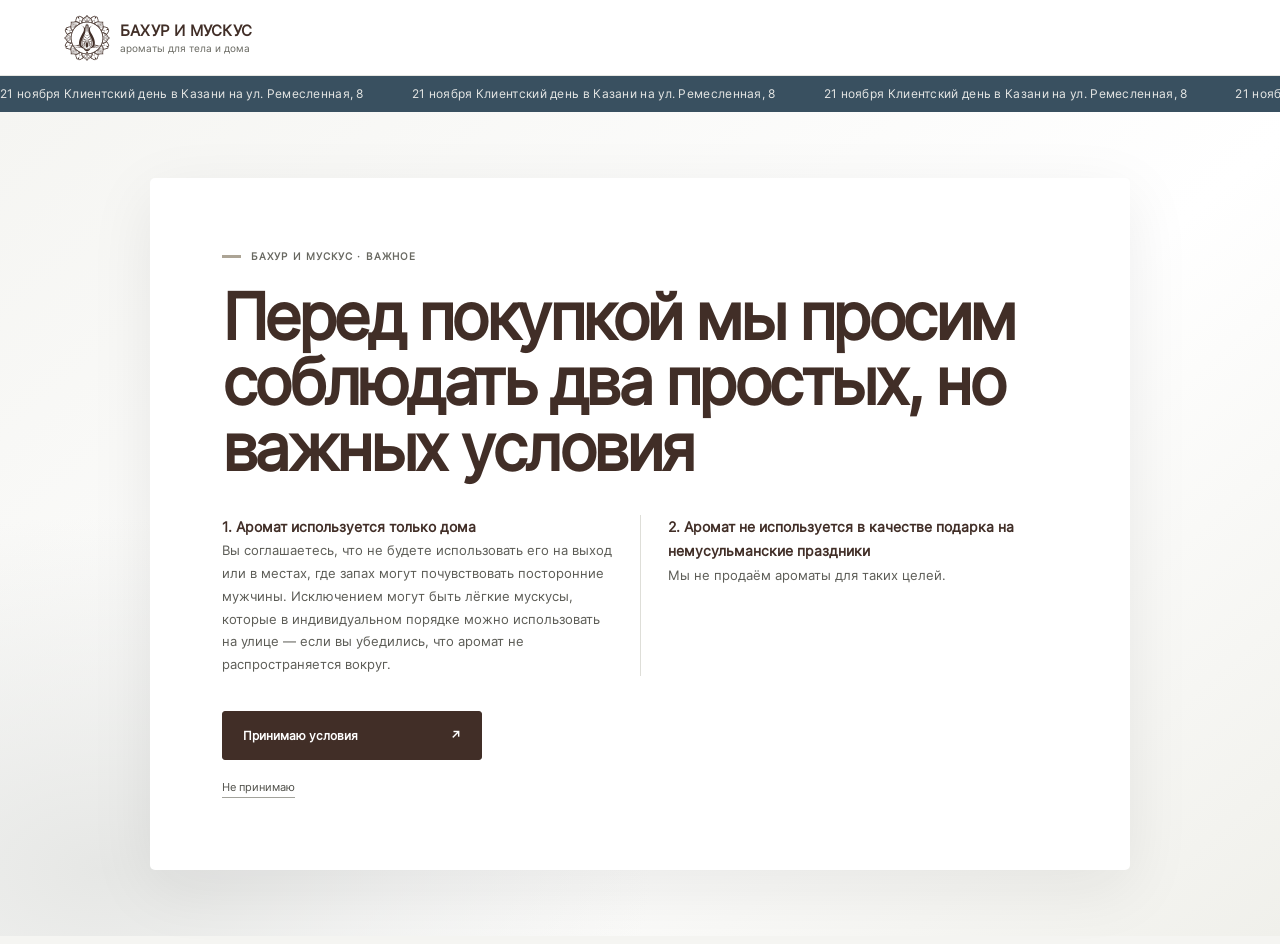
==== commit c3040030: "Update announcement date in index.html" ====
--- a/index.html
+++ b/index.html
@@ -25,8 +25,8 @@
         </button>
       </div>
     </header>
-    <div class="announcement-bar" role="status" aria-label="29 октября клиентский день в Казани, улица Ремесленная, 8">
-      <div class="announcement-track" aria-hidden="true"><span>29 октября Клиентский день в Казани на ул. Ремесленная, 8</span></div>
+    <div class="announcement-bar" role="status" aria-label="21 ноября клиентский день в Казани, улица Ремесленная, 8">
+      <div class="announcement-track" aria-hidden="true"><span>21 ноября Клиентский день в Казани на ул. Ремесленная, 8</span></div>
     </div>
 
     <main class="journey" id="journey">
@@ -182,5 +182,11 @@
     </template>
 
     <div class="toast" id="toast" role="status" aria-live="polite"></div>
+
+        <script>
+document.addEventListener('contextmenu', function(event) {
+  event.preventDefault();
+});
+</script>
   </body>
 </html>
--- a/styles.css
+++ b/styles.css
@@ -774,7 +774,7 @@
 }
 .scent-choice i { top: 12px; right: 12px; font-size: 9px; }
 .scent-choice[aria-pressed="true"] {
-  outline: 3px solid var(--signal);
+  outline: 3px solid #b94D71;
   outline-offset: -3px;
   box-shadow: inset 0 0 0 1px #fff;
   transform: none;
@@ -915,7 +915,7 @@
 }
 
 .contacts-modal {
-  position: relative;
+  position: fixed;
   width: min(646px, calc(100% - 28px));
   overflow: auto;
   background: transparent;
